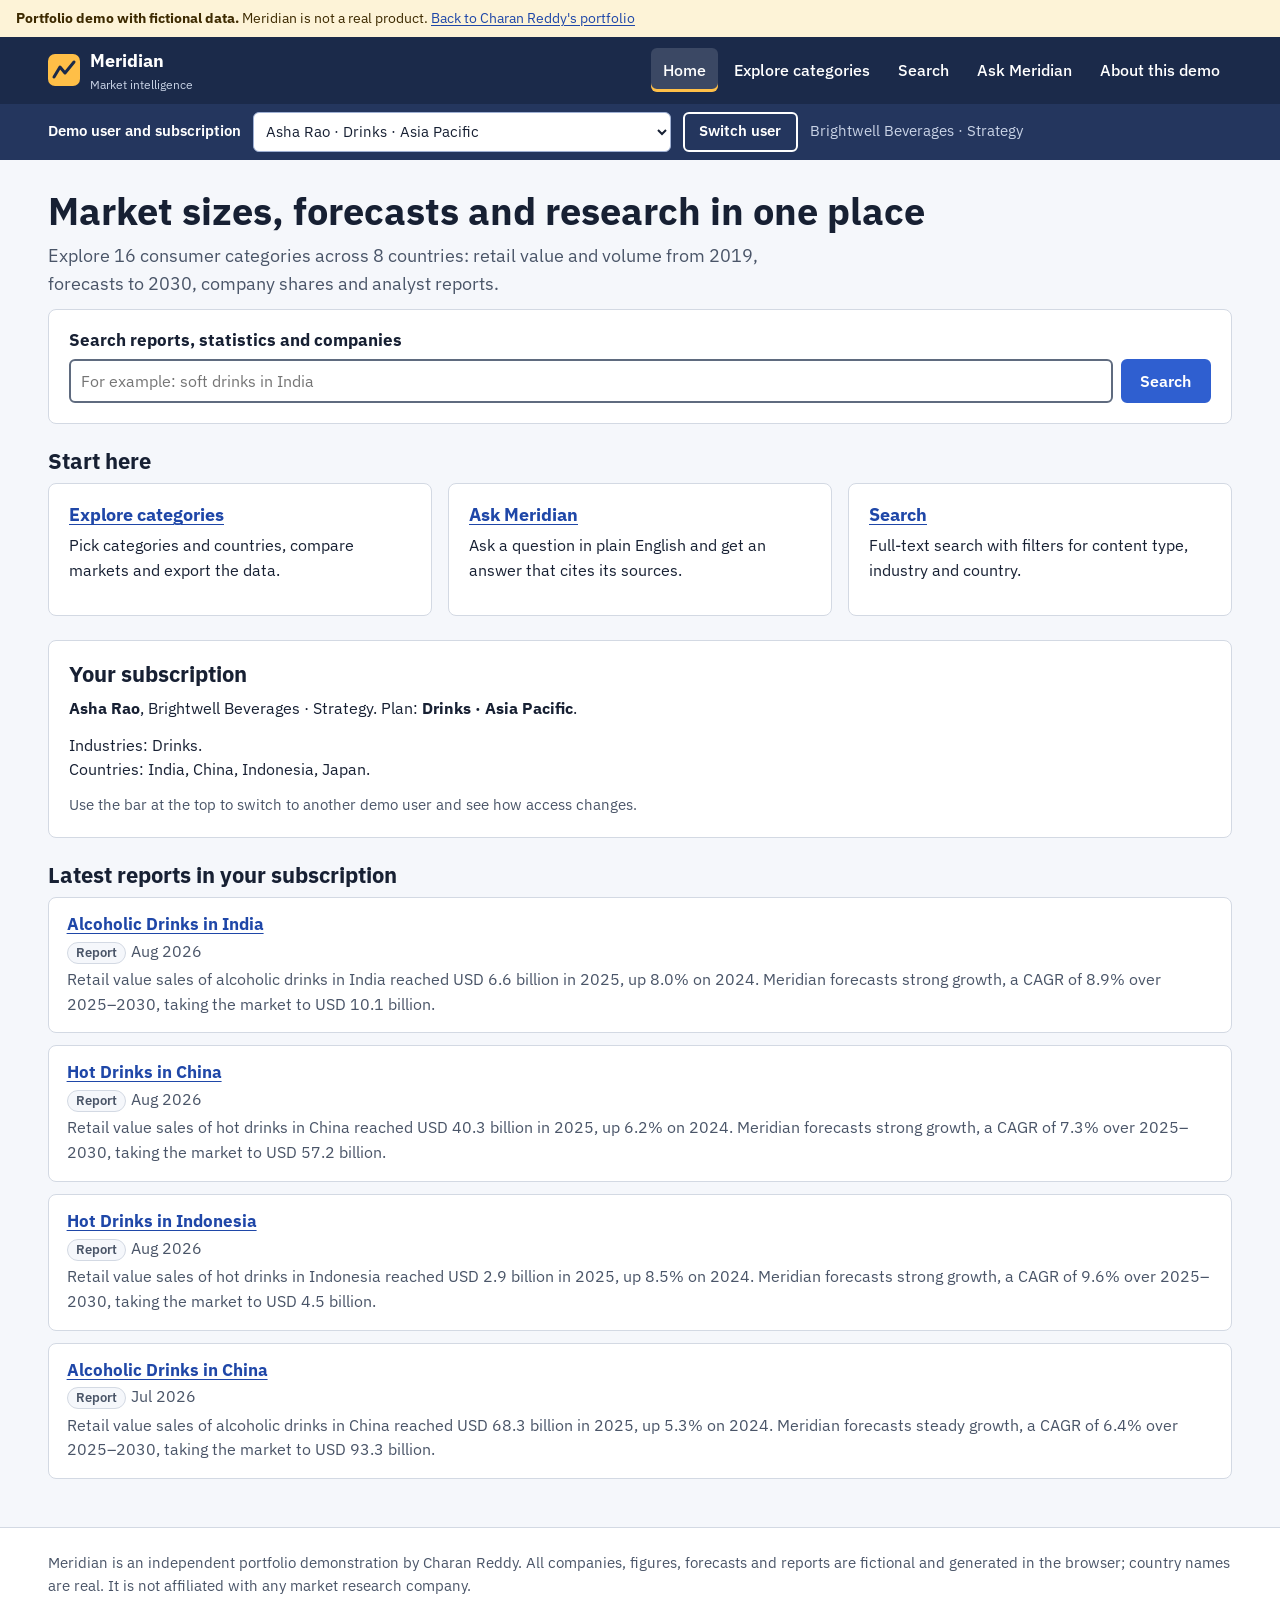
==== meridian/index.html @ 4ecb3070 "Add Meridian market-intelligence sample project In-browser demo of a subscription market-intelligenc" ====
<!DOCTYPE html>
<html lang="en">
<head>
  <meta charset="utf-8">
  <meta name="viewport" content="width=device-width, initial-scale=1">
  <meta name="description" content="Search market sizes, forecasts, company shares and research reports.">
  <title>Home – Meridian Market Intelligence (demo)</title>
  <link rel="icon" href="images/favicon.svg" type="image/svg+xml">
  <link rel="preconnect" href="https://fonts.googleapis.com">
  <link rel="preconnect" href="https://fonts.gstatic.com" crossorigin>
  <link rel="stylesheet" href="https://fonts.googleapis.com/css2?family=IBM+Plex+Mono:wght@400;600&family=IBM+Plex+Sans:wght@400;500;600;700&display=swap">
  <link rel="stylesheet" href="css/app.css">
  <script type="module" src="js/layout.js"></script>
  <script type="module" src="js/pages/home.js"></script>
</head>
<body>
  <a class="mi-skip" href="#main">Skip to main content</a>
  <header>
    <div class="mi-demo-banner"><p class="mi-container"><strong>Portfolio demo with fictional data.</strong> Meridian is not a real product. <a href="../index.html">Back to Charan Reddy's portfolio</a></p></div>
    <div class="mi-header">
      <div class="mi-container mi-header__inner">
        <a class="mi-brand" href="index.html"><svg width="32" height="32" viewBox="0 0 32 32" aria-hidden="true" focusable="false"><rect width="32" height="32" rx="7" fill="#ffbf47"/><path d="M6 23 L12 13 L17 19 L26 8" fill="none" stroke="#1b2a4a" stroke-width="3" stroke-linecap="round" stroke-linejoin="round"/></svg><span>Meridian <small>Market intelligence</small></span></a>
        <button class="mi-menu-toggle" type="button" aria-expanded="false" aria-controls="primary-nav" data-menu-toggle hidden>Menu</button>
        <nav id="primary-nav" class="mi-nav" aria-label="Main"><ul>
<li><a href="index.html" aria-current="page">Home</a></li>
<li><a href="explore.html">Explore categories</a></li>
<li><a href="search.html">Search</a></li>
<li><a href="ask.html">Ask Meridian</a></li>
<li><a href="about.html">About this demo</a></li>
        </ul></nav>
      </div>
    </div>
    <div class="mi-planbar">
      <form class="mi-container" id="plan-form">
        <label for="plan-select">Demo user and subscription</label>
        <select id="plan-select" name="plan"><option>Loading…</option></select>
        <button type="submit">Switch user</button>
        <span id="plan-coverage"></span>
      </form>
    </div>
  </header>
  <main id="main" tabindex="-1">
    <div class="mi-container mi-stack">

      <section aria-labelledby="home-heading">
        <h1 id="home-heading">Market sizes, forecasts and research in one place</h1>
        <p class="mi-lead">Explore 16 consumer categories across 8 countries: retail value and volume from 2019, forecasts to 2030, company shares and analyst reports.</p>
        <form action="search.html" method="get" role="search" class="mi-card">
          <h2 style="font-size:1.05rem">Search reports, statistics and companies</h2><label for="home-q" class="mi-sr-only">Search terms</label>
          <div class="mi-searchbar"><input type="search" id="home-q" name="q" placeholder="For example: soft drinks in India" autocomplete="off"><button class="mi-button" type="submit">Search</button></div>
        </form>
      </section>
      <section aria-labelledby="start-heading">
        <h2 id="start-heading">Start here</h2>
        <ul class="mi-grid">
          <li class="mi-card"><h3><a href="explore.html">Explore categories</a></h3><p>Pick categories and countries, compare markets and export the data.</p></li>
          <li class="mi-card"><h3><a href="ask.html">Ask Meridian</a></h3><p>Ask a question in plain English and get an answer that cites its sources.</p></li>
          <li class="mi-card"><h3><a href="search.html?q=forecast">Search</a></h3><p>Full-text search with filters for content type, industry and country.</p></li>
        </ul>
      </section>
      <section aria-labelledby="sub-heading" class="mi-card">
        <h2 id="sub-heading">Your subscription</h2>
        <div id="subscription"></div>
      </section>
      <section aria-labelledby="latest-heading">
        <h2 id="latest-heading">Latest reports in your subscription</h2>
        <ul class="mi-results" id="latest"></ul>
      </section>
    </div>
  </main>
  <footer class="mi-footer"><div class="mi-container">
    <p>Meridian is an independent portfolio demonstration by Charan Reddy. All companies, figures, forecasts and reports are fictional and generated in the browser; country names are real. It is not affiliated with any market research company.</p>
  </div></footer>
  <div id="mi-live-polite" class="mi-sr-only" aria-live="polite" aria-atomic="true"></div>
  <div id="mi-live-assertive" class="mi-sr-only" aria-live="assertive" aria-atomic="true"></div>
</body>
</html>
---- meridian/css/app.css ----
/* Meridian demo styles. Tokens first; every text pairing meets WCAG 2.1 AA contrast. */
:root {
  --mi-ink: #172033; --mi-muted: #4a5568; --mi-line: #d3d9e3; --mi-bg: #f5f7fb; --mi-surface: #ffffff;
  --mi-brand: #1b2a4a; --mi-brand-ink: #ffffff; --mi-brand-muted: #c9d3e6;
  --mi-accent: #2f5fd0; --mi-accent-dark: #1f47a8; --mi-accent-soft: #e8eefc;
  --mi-focus: #ffbf47; --mi-focus-ink: #0b0c0c;
  --mi-ok: #166534; --mi-ok-bg: #e7f5ec; --mi-warn: #854d0e; --mi-warn-bg: #fdf3d7; --mi-err: #b42318; --mi-err-bg: #fdecea;
  --mi-font: "IBM Plex Sans", "Segoe UI", system-ui, sans-serif; --mi-mono: "IBM Plex Mono", ui-monospace, Consolas, monospace;
  --mi-radius: 8px;
}
* { box-sizing: border-box; }
html { -webkit-text-size-adjust: 100%; }
body { margin: 0; font-family: var(--mi-font); font-size: 1rem; line-height: 1.55; color: var(--mi-ink); background: var(--mi-bg); }
h1, h2, h3, h4 { line-height: 1.2; margin: 0 0 0.5rem; text-wrap: balance; }
h1 { font-size: clamp(1.7rem, 1.2rem + 1.8vw, 2.4rem); }
h2 { font-size: 1.4rem; }
h3 { font-size: 1.1rem; }
p { margin: 0 0 0.75rem; }
a { color: var(--mi-accent-dark); text-underline-offset: 0.16em; }
a:hover { text-decoration-thickness: 2px; }
:focus-visible { outline: 3px solid var(--mi-focus-ink); outline-offset: 2px; box-shadow: 0 0 0 6px var(--mi-focus); }
.mi-sr-only { position: absolute !important; width: 1px; height: 1px; overflow: hidden; clip-path: inset(50%); white-space: nowrap; }
.mi-container { max-width: 76rem; margin-inline: auto; padding-inline: 1rem; }
.mi-skip { position: absolute; left: 0.5rem; top: 0.5rem; z-index: 50; padding: 0.6rem 1rem; background: var(--mi-focus); color: var(--mi-focus-ink); font-weight: 600; transform: translateY(-200%); }
.mi-skip:focus { transform: none; }
.mi-num { font-variant-numeric: tabular-nums; text-align: right; white-space: nowrap; }
.mi-mono { font-family: var(--mi-mono); font-size: 0.9em; }

/* Header */
.mi-demo-banner { background: var(--mi-warn-bg); color: #3d2a00; font-size: 0.9rem; }
.mi-demo-banner p { margin: 0; padding-block: 0.45rem; }
.mi-header { background: var(--mi-brand); color: var(--mi-brand-ink); }
.mi-header a { color: var(--mi-brand-ink); }
.mi-header__inner { display: flex; flex-wrap: wrap; align-items: center; justify-content: space-between; gap: 0.5rem 1.5rem; padding-block: 0.6rem; }
.mi-brand { display: inline-flex; align-items: center; gap: 0.6rem; font-weight: 700; font-size: 1.15rem; text-decoration: none; min-height: 2.75rem; }
.mi-brand small { display: block; font-weight: 400; font-size: 0.78rem; color: var(--mi-brand-muted); }
.mi-nav ul { display: flex; flex-wrap: wrap; gap: 0.25rem; list-style: none; margin: 0; padding: 0; }
.mi-nav a { display: inline-flex; align-items: center; min-height: 2.75rem; padding: 0 0.75rem; border-radius: 6px; text-decoration: none; font-weight: 500; }
.mi-nav a:hover { background: rgb(255 255 255 / 0.1); text-decoration: underline; }
.mi-nav a[aria-current="page"] { background: rgb(255 255 255 / 0.14); box-shadow: inset 0 -3px 0 var(--mi-focus); }
.mi-menu-toggle { display: none; min-height: 2.75rem; padding: 0 1rem; border: 2px solid var(--mi-brand-ink); border-radius: 6px; background: transparent; color: var(--mi-brand-ink); font: inherit; font-weight: 600; }
@media (max-width: 52rem) {
  .js .mi-menu-toggle:not([hidden]) { display: inline-flex; align-items: center; }
  .js .mi-nav { flex-basis: 100%; }
  .js .mi-nav[data-open="false"] { display: none; }
  .mi-nav ul { flex-direction: column; }
}
.mi-planbar { background: #24365e; color: var(--mi-brand-ink); font-size: 0.92rem; }
.mi-planbar form { display: flex; flex-wrap: wrap; align-items: center; gap: 0.4rem 0.75rem; padding-block: 0.5rem; }
.mi-planbar label { font-weight: 600; }
.mi-planbar select { min-height: 2.5rem; max-width: 100%; border-radius: 6px; border: 1px solid #9fb0d3; padding: 0 0.5rem; font: inherit; }
.mi-planbar button { min-height: 2.5rem; padding: 0 0.9rem; border-radius: 6px; border: 2px solid var(--mi-brand-ink); background: transparent; color: var(--mi-brand-ink); font: inherit; font-weight: 600; cursor: pointer; }
.mi-planbar #plan-coverage { color: var(--mi-brand-muted); }

/* Layout */
main { display: block; padding-block: 1.75rem 3rem; }
main:focus, #results:focus, #answer:focus, .mi-result:focus { outline: none; box-shadow: none; }
.mi-stack > * + * { margin-top: 1.5rem; }
.mi-breadcrumbs ol { display: flex; flex-wrap: wrap; gap: 0.25rem 0.5rem; list-style: none; padding: 0; margin: 0 0 0.75rem; font-size: 0.92rem; }
.mi-breadcrumbs li + li::before { content: "/"; margin-right: 0.5rem; color: var(--mi-muted); }
.mi-lead { font-size: 1.12rem; color: var(--mi-muted); max-width: 46rem; }
.mi-card { background: var(--mi-surface); border: 1px solid var(--mi-line); border-radius: var(--mi-radius); padding: 1.25rem; }
.mi-grid { display: grid; gap: 1rem; grid-template-columns: repeat(auto-fit, minmax(15rem, 1fr)); list-style: none; padding: 0; margin: 0; }
.mi-two-col { display: grid; gap: 1.5rem; }
.mi-two-col > *, .mi-report > *, .mi-stack > * { min-width: 0; }
@media (min-width: 62rem) { .mi-two-col { grid-template-columns: 22rem minmax(0, 1fr); align-items: start; } }

/* Buttons and forms */
.mi-button { display: inline-flex; align-items: center; justify-content: center; gap: 0.4rem; min-height: 2.75rem; padding: 0.5rem 1.1rem; border: 2px solid var(--mi-accent); border-radius: 6px; background: var(--mi-accent); color: #fff; font: inherit; font-weight: 600; text-decoration: none; cursor: pointer; }
.mi-button:hover { background: var(--mi-accent-dark); border-color: var(--mi-accent-dark); text-decoration: underline; }
.mi-button--secondary { background: var(--mi-surface); color: var(--mi-accent-dark); }
.mi-button--secondary:hover { background: var(--mi-accent-soft); color: var(--mi-accent-dark); }
.mi-button--small { min-height: 2.25rem; padding: 0.2rem 0.7rem; font-size: 0.92rem; }
.mi-actions { display: flex; flex-wrap: wrap; gap: 0.6rem; align-items: center; }
.mi-field { display: grid; gap: 0.3rem; margin-bottom: 1rem; }
.mi-field label, .mi-legend-label, legend { font-weight: 600; }
.mi-hint { color: var(--mi-muted); font-size: 0.92rem; margin: 0; }
input[type="search"], input[type="text"], select, textarea { min-height: 2.75rem; padding: 0.45rem 0.6rem; border: 2px solid #5f6b7f; border-radius: 6px; font: inherit; color: var(--mi-ink); background: #fff; max-width: 100%; }
textarea { min-height: 5.5rem; width: 100%; }
fieldset { border: 0; padding: 0; margin: 0 0 1rem; min-width: 0; }
legend { padding: 0; margin-bottom: 0.4rem; }
.mi-check { display: flex; align-items: flex-start; gap: 0.5rem; padding: 0.2rem 0; }
.mi-check input { width: 1.25rem; height: 1.25rem; margin: 0.15rem 0 0; accent-color: var(--mi-accent); flex: none; }
.mi-searchbar { display: flex; flex-wrap: wrap; gap: 0.5rem; }
.mi-searchbar input { flex: 1 1 18rem; }

/* Category tree */
.mi-tree, .mi-tree ul { list-style: none; margin: 0; padding: 0; }
.mi-tree ul { padding-left: 1.6rem; }
.mi-tree__row { display: flex; align-items: center; gap: 0.25rem; }
.mi-tree__toggle { width: 2rem; height: 2rem; flex: none; border: 1px solid transparent; border-radius: 4px; background: transparent; color: var(--mi-ink); cursor: pointer; font: inherit; }
.mi-tree__toggle:hover { border-color: var(--mi-line); background: var(--mi-bg); }
.mi-tree__toggle svg { width: 0.9rem; height: 0.9rem; transition: transform 0.15s; }
.mi-tree__toggle[aria-expanded="true"] svg { transform: rotate(90deg); }
.mi-tree__spacer { width: 2rem; flex: none; }
.mi-lock { display: inline-flex; align-items: center; gap: 0.25rem; margin-left: 0.4rem; padding: 0 0.45rem; border-radius: 99px; background: var(--mi-warn-bg); color: var(--mi-warn); font-size: 0.78rem; font-weight: 600; white-space: nowrap; }
.mi-lock svg { width: 0.8rem; height: 0.8rem; }
.mi-def { display: block; color: var(--mi-muted); font-size: 0.85rem; }

/* Alerts */
.mi-alert { border-left: 5px solid; border-radius: 0 6px 6px 0; padding: 0.85rem 1rem; }
.mi-alert > :last-child { margin-bottom: 0; }
.mi-alert--warn { background: var(--mi-warn-bg); border-color: #b7791f; }
.mi-alert--ok { background: var(--mi-ok-bg); border-color: var(--mi-ok); }
.mi-alert--info { background: var(--mi-accent-soft); border-color: var(--mi-accent); }
.mi-error-summary { border: 4px solid var(--mi-err); border-radius: 6px; padding: 1rem 1.25rem; background: #fff; }
.mi-error-summary h2 { font-size: 1.15rem; }
.mi-error-summary a { color: var(--mi-err); font-weight: 600; }
.mi-error-summary ul { margin: 0; padding-left: 1.2rem; }
.mi-error { color: var(--mi-err); font-weight: 600; margin: 0; }
.mi-field--error, fieldset.mi-field--error { border-left: 4px solid var(--mi-err); padding-left: 0.8rem; }

/* Data */
.mi-table-wrap { position: relative; overflow-x: auto; border: 1px solid var(--mi-line); border-radius: var(--mi-radius); background: var(--mi-surface); }
table { width: 100%; border-collapse: collapse; font-size: 0.93rem; }
caption { text-align: left; font-weight: 600; padding: 0.75rem 0.9rem 0.25rem; }
th, td { padding: 0.5rem 0.7rem; border-bottom: 1px solid var(--mi-line); text-align: left; vertical-align: top; }
thead th { background: #eef2f8; border-bottom: 2px solid var(--mi-ink); white-space: nowrap; }
thead th.mi-forecast-col, td.mi-forecast-col { background: #f3f0fb; }
tbody tr:last-child > * { border-bottom: 0; }
tbody th[scope="row"], td.mi-nowrap { white-space: nowrap; }
.mi-kpis { display: grid; gap: 0.75rem; grid-template-columns: repeat(auto-fit, minmax(12rem, 1fr)); list-style: none; padding: 0; margin: 0; }
.mi-kpi { background: var(--mi-surface); border: 1px solid var(--mi-line); border-radius: var(--mi-radius); padding: 0.9rem 1rem; }
.mi-kpi b { display: block; font-size: 1.45rem; font-variant-numeric: tabular-nums; }
.mi-kpi span { color: var(--mi-muted); font-size: 0.9rem; }
.mi-bar { display: block; height: 0.55rem; border-radius: 99px; background: var(--mi-accent); min-width: 2px; }
.mi-bar-cell { width: 35%; }

/* Chart */
.mi-chart { margin: 0; background: var(--mi-surface); border: 1px solid var(--mi-line); border-radius: var(--mi-radius); padding: 0.75rem; }
.mi-chart > svg { display: block; width: 100%; height: auto; }
.mi-chart__grid { stroke: #e2e7ef; }
.mi-chart__tick { font: 12px var(--mi-font); fill: #4a5568; }
.mi-chart__forecast { fill: #f3f0fb; }
.mi-chart__band-label { font: 600 12px var(--mi-font); fill: #5b3fa0; }
.mi-legend { display: flex; flex-wrap: wrap; gap: 0.35rem 1.1rem; list-style: none; padding: 0.5rem 0 0; margin: 0; font-size: 0.9rem; }
.mi-legend li { display: inline-flex; align-items: center; gap: 0.4rem; flex: none; }
.mi-legend svg { flex: none; }

/* Results lists */
.mi-results { list-style: none; padding: 0; margin: 0; display: grid; gap: 0.75rem; }
.mi-result { background: var(--mi-surface); border: 1px solid var(--mi-line); border-radius: var(--mi-radius); padding: 1rem 1.1rem; }
.mi-result h3 { font-size: 1.05rem; margin-bottom: 0.3rem; }
.mi-result p { margin: 0.2rem 0 0; color: var(--mi-muted); }
.mi-tag { display: inline-block; padding: 0 0.5rem; border-radius: 99px; border: 1px solid var(--mi-line); background: var(--mi-bg); font-size: 0.8rem; font-weight: 600; margin-right: 0.35rem; }
mark { background: #fff1a8; color: inherit; padding: 0 0.1em; }

/* Ask */
.mi-pipeline { list-style: none; padding: 0; margin: 0; display: grid; gap: 0.75rem; counter-reset: step; }
.mi-step { background: var(--mi-surface); border: 1px solid var(--mi-line); border-radius: var(--mi-radius); padding: 0.9rem 1rem 0.9rem 3.2rem; position: relative; counter-increment: step; }
.mi-step::before { content: counter(step); position: absolute; left: 0.9rem; top: 0.9rem; width: 1.6rem; height: 1.6rem; display: grid; place-items: center; border-radius: 50%; background: var(--mi-brand); color: #fff; font-weight: 700; font-size: 0.85rem; }
.mi-step h3 { font-size: 1rem; }
.mi-answer { background: var(--mi-surface); border: 2px solid var(--mi-accent); border-radius: var(--mi-radius); padding: 1.1rem 1.25rem; }
.mi-cite { font-size: 0.8em; vertical-align: super; text-decoration: none; font-weight: 700; padding: 0 0.1em; }
.mi-chips { display: flex; flex-wrap: wrap; gap: 0.4rem; list-style: none; padding: 0; margin: 0; }
.mi-chip { display: inline-flex; padding: 0.15rem 0.6rem; border-radius: 99px; background: var(--mi-accent-soft); color: #1d3b84; font-size: 0.88rem; font-weight: 600; }
.mi-suggest { display: flex; flex-wrap: wrap; gap: 0.5rem; list-style: none; padding: 0; margin: 0; }
.mi-suggest button { min-height: 2.5rem; padding: 0.3rem 0.8rem; border-radius: 99px; border: 1px solid var(--mi-accent); background: var(--mi-surface); color: var(--mi-accent-dark); font: inherit; font-size: 0.92rem; cursor: pointer; text-align: left; }
.mi-suggest button:hover { background: var(--mi-accent-soft); }

/* Report */
.mi-report { display: grid; gap: 1.5rem; }
@media (min-width: 62rem) { .mi-report { grid-template-columns: 15rem minmax(0, 1fr); } .mi-toc { position: sticky; top: 1rem; align-self: start; } }
.mi-toc ol { padding-left: 1.2rem; margin: 0; }
.mi-toc li { margin-bottom: 0.3rem; }
.mi-meta { color: var(--mi-muted); font-size: 0.92rem; }

footer.mi-footer { border-top: 1px solid var(--mi-line); padding-block: 1.5rem 2.5rem; color: var(--mi-muted); font-size: 0.92rem; background: var(--mi-surface); }
@media (prefers-reduced-motion: reduce) { * { transition: none !important; } }
@media (forced-colors: active) { .mi-card, .mi-result, .mi-kpi, .mi-step { border: 1px solid CanvasText; } .mi-bar { background: CanvasText; } }
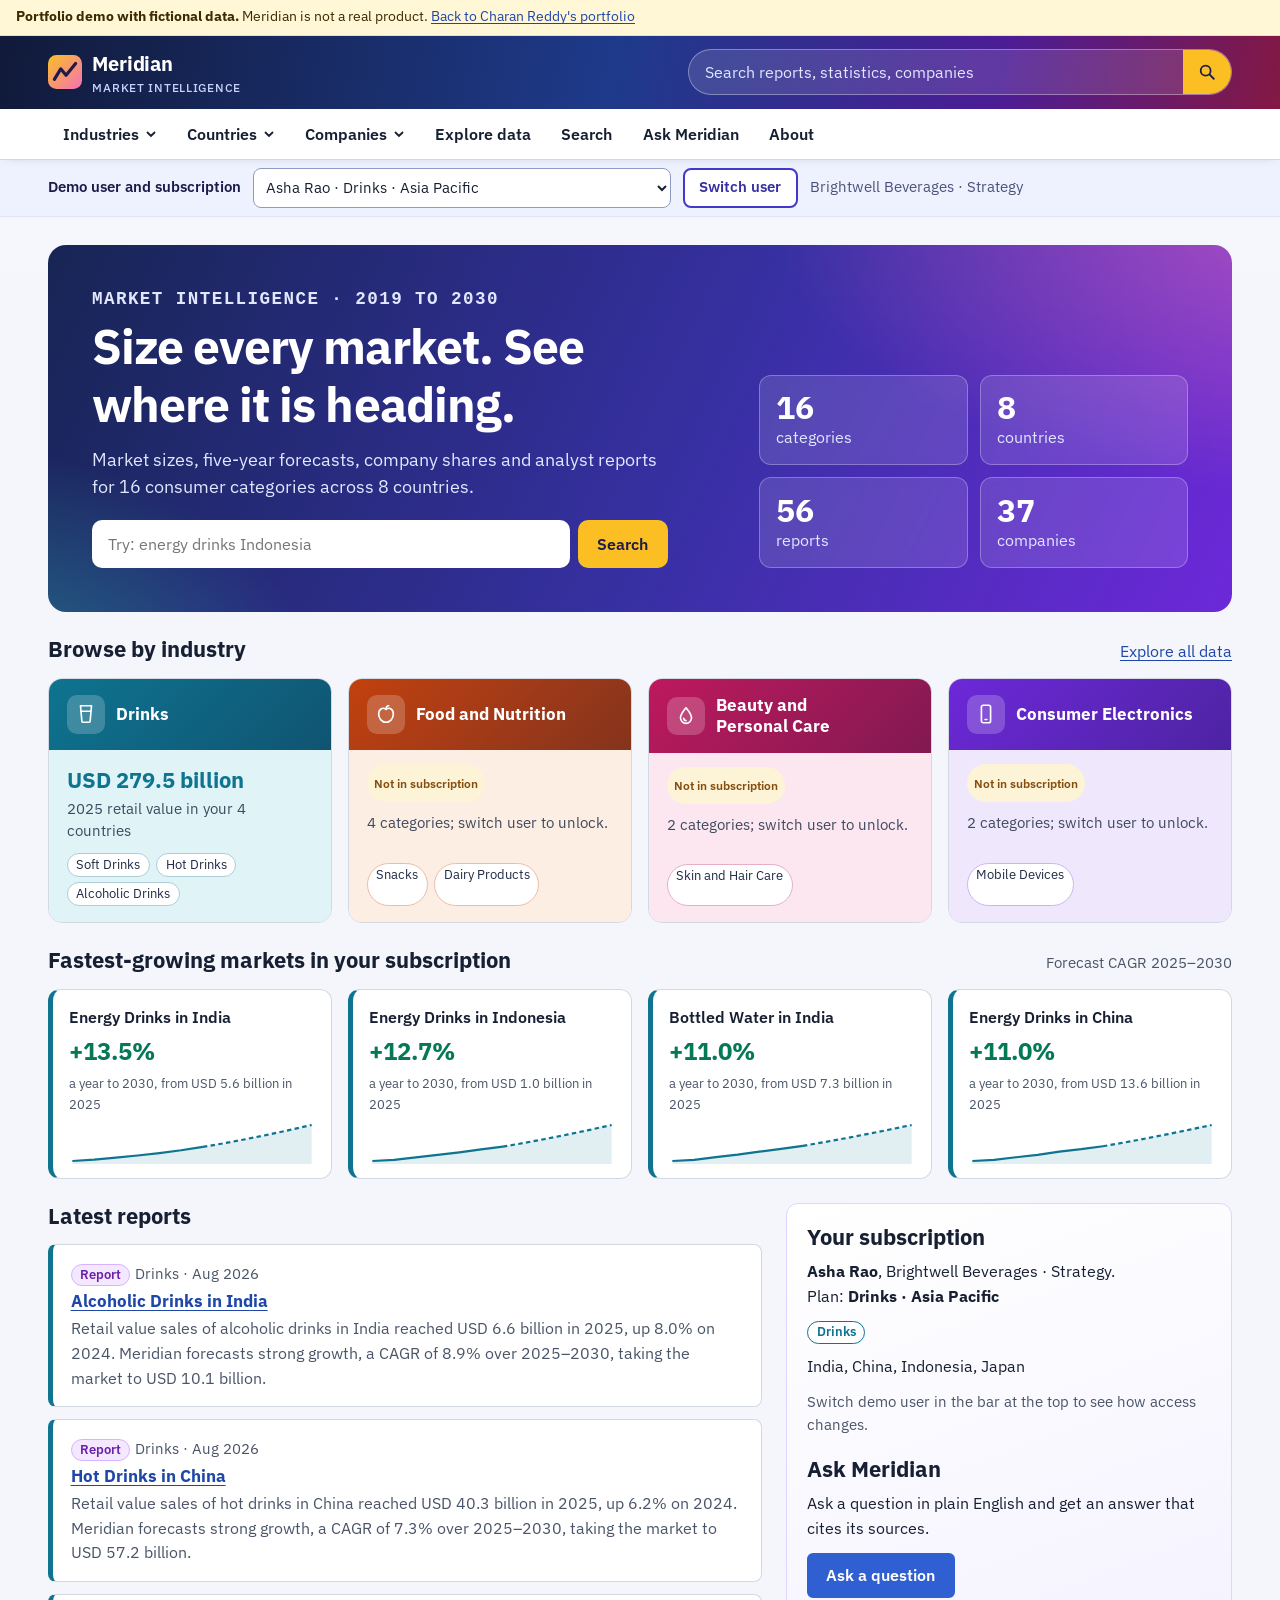
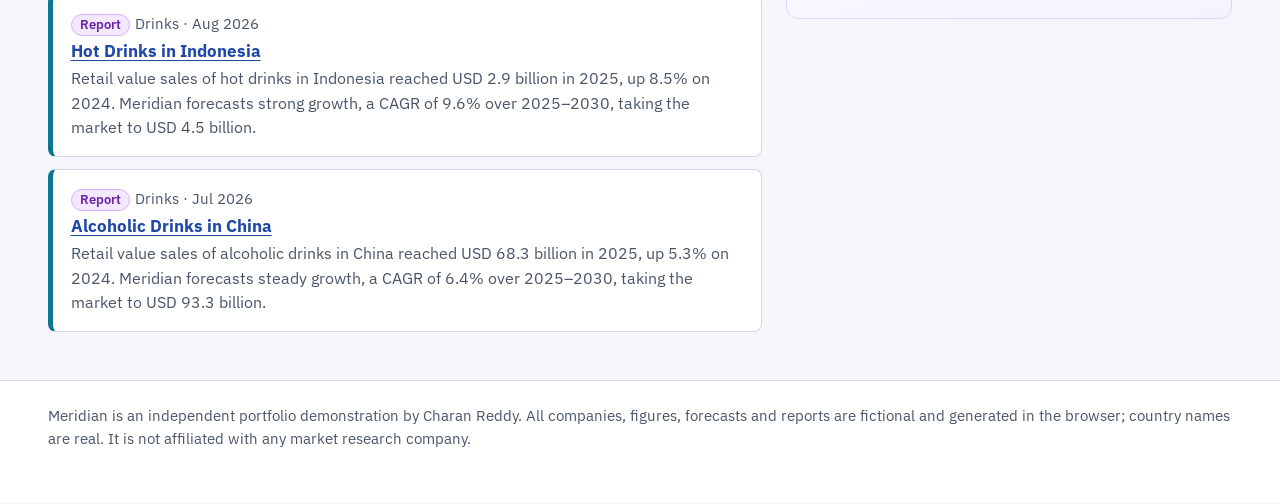
==== commit 6cb27f27: "Meridian: add Industries/Countries/Companies menus and colourful redesign Top menu bar with dropdown" ====
--- a/meridian/index.html
+++ b/meridian/index.html
@@ -19,17 +19,28 @@
     <div class="mi-demo-banner"><p class="mi-container"><strong>Portfolio demo with fictional data.</strong> Meridian is not a real product. <a href="../index.html">Back to Charan Reddy's portfolio</a></p></div>
     <div class="mi-header">
       <div class="mi-container mi-header__inner">
-        <a class="mi-brand" href="index.html"><svg width="32" height="32" viewBox="0 0 32 32" aria-hidden="true" focusable="false"><rect width="32" height="32" rx="7" fill="#ffbf47"/><path d="M6 23 L12 13 L17 19 L26 8" fill="none" stroke="#1b2a4a" stroke-width="3" stroke-linecap="round" stroke-linejoin="round"/></svg><span>Meridian <small>Market intelligence</small></span></a>
+        <a class="mi-brand" href="index.html"><svg width="34" height="34" viewBox="0 0 32 32" aria-hidden="true" focusable="false"><defs><linearGradient id="mi-logo" x1="0" y1="0" x2="1" y2="1"><stop offset="0" stop-color="#fbbf24"/><stop offset="1" stop-color="#f472b6"/></linearGradient></defs><rect width="32" height="32" rx="8" fill="url(#mi-logo)"/><path d="M6 23 L12 13 L17 19 L26 8" fill="none" stroke="#1e1b4b" stroke-width="3" stroke-linecap="round" stroke-linejoin="round"/></svg><span>Meridian <small>Market intelligence</small></span></a>
+        <form class="mi-header__search" action="search.html" method="get" role="search">
+          <label for="header-q" class="mi-sr-only">Search Meridian</label>
+          <input type="search" id="header-q" name="q" placeholder="Search reports, statistics, companies" autocomplete="off">
+          <button type="submit"><svg viewBox="0 0 20 20" width="18" height="18" aria-hidden="true" focusable="false"><circle cx="8.5" cy="8.5" r="5.5" fill="none" stroke="currentColor" stroke-width="2"/><path d="m13 13 4.5 4.5" stroke="currentColor" stroke-width="2" stroke-linecap="round"/></svg><span class="mi-sr-only">Search</span></button>
+        </form>
         <button class="mi-menu-toggle" type="button" aria-expanded="false" aria-controls="primary-nav" data-menu-toggle hidden>Menu</button>
-        <nav id="primary-nav" class="mi-nav" aria-label="Main"><ul>
-<li><a href="index.html" aria-current="page">Home</a></li>
-<li><a href="explore.html">Explore categories</a></li>
-<li><a href="search.html">Search</a></li>
-<li><a href="ask.html">Ask Meridian</a></li>
-<li><a href="about.html">About this demo</a></li>
-        </ul></nav>
       </div>
     </div>
+    <nav id="primary-nav" class="mi-menubar" aria-label="Main">
+      <div class="mi-container">
+        <ul class="mi-menubar__list">
+          <li class="mi-menubar__item"><button type="button" class="mi-menubar__trigger" aria-expanded="false" aria-controls="mega-industries">Industries <svg class="mi-chev" viewBox="0 0 12 12" aria-hidden="true" focusable="false"><path d="M2.5 4.5 6 8l3.5-3.5" fill="none" stroke="currentColor" stroke-width="1.8" stroke-linecap="round"/></svg></button><div class="mi-mega" id="mega-industries" hidden></div></li>
+          <li class="mi-menubar__item"><button type="button" class="mi-menubar__trigger" aria-expanded="false" aria-controls="mega-countries">Countries <svg class="mi-chev" viewBox="0 0 12 12" aria-hidden="true" focusable="false"><path d="M2.5 4.5 6 8l3.5-3.5" fill="none" stroke="currentColor" stroke-width="1.8" stroke-linecap="round"/></svg></button><div class="mi-mega" id="mega-countries" hidden></div></li>
+          <li class="mi-menubar__item"><button type="button" class="mi-menubar__trigger" aria-expanded="false" aria-controls="mega-companies">Companies <svg class="mi-chev" viewBox="0 0 12 12" aria-hidden="true" focusable="false"><path d="M2.5 4.5 6 8l3.5-3.5" fill="none" stroke="currentColor" stroke-width="1.8" stroke-linecap="round"/></svg></button><div class="mi-mega" id="mega-companies" hidden></div></li>
+          <li class="mi-menubar__item"><a class="mi-menubar__link" href="explore.html">Explore data</a></li>
+          <li class="mi-menubar__item"><a class="mi-menubar__link" href="search.html">Search</a></li>
+          <li class="mi-menubar__item"><a class="mi-menubar__link" href="ask.html">Ask Meridian</a></li>
+          <li class="mi-menubar__item"><a class="mi-menubar__link" href="about.html">About</a></li>
+        </ul>
+      </div>
+    </nav>
     <div class="mi-planbar">
       <form class="mi-container" id="plan-form">
         <label for="plan-select">Demo user and subscription</label>
@@ -42,30 +53,41 @@
   <main id="main" tabindex="-1">
     <div class="mi-container mi-stack">
 
-      <section aria-labelledby="home-heading">
-        <h1 id="home-heading">Market sizes, forecasts and research in one place</h1>
-        <p class="mi-lead">Explore 16 consumer categories across 8 countries: retail value and volume from 2019, forecasts to 2030, company shares and analyst reports.</p>
-        <form action="search.html" method="get" role="search" class="mi-card">
-          <h2 style="font-size:1.05rem">Search reports, statistics and companies</h2><label for="home-q" class="mi-sr-only">Search terms</label>
-          <div class="mi-searchbar"><input type="search" id="home-q" name="q" placeholder="For example: soft drinks in India" autocomplete="off"><button class="mi-button" type="submit">Search</button></div>
-        </form>
-      </section>
-      <section aria-labelledby="start-heading">
-        <h2 id="start-heading">Start here</h2>
-        <ul class="mi-grid">
-          <li class="mi-card"><h3><a href="explore.html">Explore categories</a></h3><p>Pick categories and countries, compare markets and export the data.</p></li>
-          <li class="mi-card"><h3><a href="ask.html">Ask Meridian</a></h3><p>Ask a question in plain English and get an answer that cites its sources.</p></li>
-          <li class="mi-card"><h3><a href="search.html?q=forecast">Search</a></h3><p>Full-text search with filters for content type, industry and country.</p></li>
+      <section class="mi-hero" aria-labelledby="home-heading">
+        <div class="mi-hero__text">
+          <p class="mi-eyebrow">Market intelligence · 2019 to 2030</p>
+          <h1 id="home-heading">Size every market. See where it is heading.</h1>
+          <p>Market sizes, five-year forecasts, company shares and analyst reports for 16 consumer categories across 8 countries.</p>
+          <form action="search.html" method="get" role="search" class="mi-hero__search">
+            <label for="home-q" class="mi-sr-only">Search terms</label>
+            <input type="search" id="home-q" name="q" placeholder="Try: energy drinks Indonesia" autocomplete="off"><button class="mi-button mi-button--light" type="submit">Search</button>
+          </form>
+        </div>
+        <ul class="mi-hero__stats" aria-label="Coverage">
+          <li><b>16</b><span>categories</span></li><li><b>8</b><span>countries</span></li><li><b>56</b><span>reports</span></li><li><b>37</b><span>companies</span></li>
         </ul>
       </section>
-      <section aria-labelledby="sub-heading" class="mi-card">
-        <h2 id="sub-heading">Your subscription</h2>
-        <div id="subscription"></div>
+      <section aria-labelledby="ind-heading">
+        <div class="mi-section-head"><h2 id="ind-heading">Browse by industry</h2><a href="explore.html">Explore all data</a></div>
+        <ul class="mi-ind-grid" id="industries"></ul>
       </section>
-      <section aria-labelledby="latest-heading">
-        <h2 id="latest-heading">Latest reports in your subscription</h2>
-        <ul class="mi-results" id="latest"></ul>
+      <section aria-labelledby="trend-heading">
+        <div class="mi-section-head"><h2 id="trend-heading">Fastest-growing markets in your subscription</h2><span class="mi-hint">Forecast CAGR 2025–2030</span></div>
+        <ul class="mi-trend-grid" id="trending"></ul>
       </section>
+      <div class="mi-home-split">
+        <section aria-labelledby="latest-heading">
+          <div class="mi-section-head"><h2 id="latest-heading">Latest reports</h2></div>
+          <ul class="mi-results" id="latest"></ul>
+        </section>
+        <section aria-labelledby="sub-heading" class="mi-card mi-card--sub">
+          <h2 id="sub-heading">Your subscription</h2>
+          <div id="subscription"></div>
+          <h2 style="margin-top:1.25rem">Ask Meridian</h2>
+          <p>Ask a question in plain English and get an answer that cites its sources.</p>
+          <a class="mi-button" href="ask.html">Ask a question</a>
+        </section>
+      </div>
     </div>
   </main>
   <footer class="mi-footer"><div class="mi-container">
--- a/meridian/css/app.css
+++ b/meridian/css/app.css
@@ -27,30 +27,75 @@
 .mi-mono { font-family: var(--mi-mono); font-size: 0.9em; }
 
 /* Header */
-.mi-demo-banner { background: var(--mi-warn-bg); color: #3d2a00; font-size: 0.9rem; }
-.mi-demo-banner p { margin: 0; padding-block: 0.45rem; }
-.mi-header { background: var(--mi-brand); color: var(--mi-brand-ink); }
-.mi-header a { color: var(--mi-brand-ink); }
-.mi-header__inner { display: flex; flex-wrap: wrap; align-items: center; justify-content: space-between; gap: 0.5rem 1.5rem; padding-block: 0.6rem; }
-.mi-brand { display: inline-flex; align-items: center; gap: 0.6rem; font-weight: 700; font-size: 1.15rem; text-decoration: none; min-height: 2.75rem; }
-.mi-brand small { display: block; font-weight: 400; font-size: 0.78rem; color: var(--mi-brand-muted); }
-.mi-nav ul { display: flex; flex-wrap: wrap; gap: 0.25rem; list-style: none; margin: 0; padding: 0; }
-.mi-nav a { display: inline-flex; align-items: center; min-height: 2.75rem; padding: 0 0.75rem; border-radius: 6px; text-decoration: none; font-weight: 500; }
-.mi-nav a:hover { background: rgb(255 255 255 / 0.1); text-decoration: underline; }
-.mi-nav a[aria-current="page"] { background: rgb(255 255 255 / 0.14); box-shadow: inset 0 -3px 0 var(--mi-focus); }
-.mi-menu-toggle { display: none; min-height: 2.75rem; padding: 0 1rem; border: 2px solid var(--mi-brand-ink); border-radius: 6px; background: transparent; color: var(--mi-brand-ink); font: inherit; font-weight: 600; }
-@media (max-width: 52rem) {
+.mi-demo-banner { background: #fff7d6; color: #3d2a00; font-size: 0.88rem; border-bottom: 1px solid #f3e1a0; }
+.mi-demo-banner p { margin: 0; padding-block: 0.4rem; }
+.mi-header { background: linear-gradient(100deg, #111a3a 0%, #1e3a8a 48%, #4c1d95 78%, #831843 100%); color: #fff; }
+.mi-header a { color: #fff; }
+.mi-header__inner { display: flex; flex-wrap: wrap; align-items: center; gap: 0.75rem 1.5rem; padding-block: 0.75rem; }
+.mi-brand { display: inline-flex; align-items: center; gap: 0.65rem; font-weight: 700; font-size: 1.25rem; letter-spacing: -0.01em; text-decoration: none; min-height: 2.75rem; }
+.mi-brand small { display: block; font-weight: 500; font-size: 0.75rem; letter-spacing: 0.06em; text-transform: uppercase; color: #c7d2fe; }
+.mi-header__search { flex: 1 1 18rem; max-width: 34rem; margin-left: auto; display: flex; background: rgb(255 255 255 / 0.12); border: 1px solid rgb(255 255 255 / 0.35); border-radius: 999px; overflow: hidden; }
+.mi-header__search:focus-within { background: #fff; outline: 3px solid var(--mi-focus); }
+.mi-header .mi-header__search input { flex: 1; min-width: 0; min-height: 2.75rem; border: 0; border-radius: 0; background: transparent; color: #fff; padding-inline: 1rem; }
+.mi-header .mi-header__search input::placeholder { color: #e0e7ff; opacity: 1; }
+.mi-header .mi-header__search:focus-within input { color: var(--mi-ink); }
+.mi-header .mi-header__search:focus-within input::placeholder { color: #5b6476; }
+.mi-header__search input:focus-visible { outline: none; box-shadow: none; }
+.mi-header__search button { width: 3rem; border: 0; background: #fbbf24; color: #1e1b4b; cursor: pointer; display: grid; place-items: center; }
+.mi-header__search button:hover { background: #fcd34d; }
+.mi-menu-toggle { display: none; min-height: 2.75rem; padding: 0 1rem; border: 2px solid #fff; border-radius: 8px; background: transparent; color: #fff; font: inherit; font-weight: 600; cursor: pointer; }
+
+/* Menu bar */
+.mi-menubar { position: relative; z-index: 30; background: #fff; border-bottom: 1px solid var(--mi-line); box-shadow: 0 2px 10px -6px rgb(17 26 58 / 0.25); }
+.mi-menubar__list { display: flex; flex-wrap: wrap; list-style: none; margin: 0; padding: 0; }
+.mi-menubar__trigger, .mi-menubar__link { display: inline-flex; align-items: center; gap: 0.35rem; min-height: 3.1rem; padding: 0 0.95rem; border: 0; background: transparent; color: var(--mi-ink); font: inherit; font-weight: 600; text-decoration: none; cursor: pointer; position: relative; }
+.mi-menubar__trigger::after, .mi-menubar__link::after { content: ""; position: absolute; left: 0.7rem; right: 0.7rem; bottom: 0; height: 3px; border-radius: 3px 3px 0 0; background: linear-gradient(90deg, #2563eb, #9333ea, #db2777); transform: scaleX(0); transition: transform 0.15s; }
+.mi-menubar__trigger:hover, .mi-menubar__link:hover { color: #1e3a8a; }
+.mi-menubar__trigger:hover::after, .mi-menubar__link:hover::after, .mi-menubar__item.is-open > .mi-menubar__trigger::after, .mi-menubar__link[aria-current="page"]::after, .mi-menubar__trigger.is-current::after { transform: scaleX(1); }
+.mi-menubar__item.is-open > .mi-menubar__trigger { color: #1e3a8a; background: #f3f5ff; }
+.mi-chev { width: 0.75rem; height: 0.75rem; transition: transform 0.15s; }
+.mi-menubar__trigger[aria-expanded="true"] .mi-chev { transform: rotate(180deg); }
+.mi-mega { position: absolute; left: 0; right: 0; top: 100%; background: #fff; border-top: 1px solid var(--mi-line); box-shadow: 0 24px 40px -16px rgb(17 26 58 / 0.35); }
+.mi-mega__inner { padding-block: 1.5rem 1.25rem; }
+.mi-mega__grid { display: grid; gap: 1rem; }
+.mi-mega__grid--4 { grid-template-columns: repeat(4, minmax(0, 1fr)); }
+.mi-mega__grid--3 { grid-template-columns: repeat(3, minmax(0, 1fr)); }
+.mi-mega__grid--auto { grid-template-columns: repeat(auto-fill, minmax(11rem, 1fr)); }
+.mi-mega__col { background: var(--tint); border-radius: 10px; padding: 0.9rem 1rem 1rem; border-top: 4px solid var(--ind); }
+.mi-mega__head { display: flex; align-items: center; gap: 0.5rem; font-size: 1rem; color: var(--ind); margin-bottom: 0.6rem; }
+.mi-mega__head--small { font-size: 0.95rem; }
+.mi-mega__lock { color: #92400e; margin-left: auto; flex: none; }
+.mi-ind-icon { display: inline-grid; place-items: center; width: 2rem; height: 2rem; border-radius: 8px; background: var(--ind); color: #fff; flex: none; }
+.mi-mega__sub { font-size: 0.9rem; margin: 0.7rem 0 0.2rem; }
+.mi-mega__sub a { color: var(--mi-ink); text-decoration: none; }
+.mi-mega__sub a:hover { text-decoration: underline; }
+.mi-mega ul { list-style: none; margin: 0; padding: 0; }
+.mi-mega li a { display: flex; align-items: center; gap: 0.5rem; padding: 0.22rem 0.4rem; margin-inline: -0.4rem; border-radius: 6px; color: #1f2a44; text-decoration: none; font-size: 0.93rem; }
+.mi-mega li a:hover { background: #fff; color: var(--ind); text-decoration: underline; }
+.mi-mega__countries a { padding-block: 0.35rem !important; }
+.mi-code { display: inline-grid; place-items: center; min-width: 2rem; padding: 0 0.3rem; border-radius: 5px; background: var(--ind); color: #fff; font: 600 0.75rem var(--mi-mono); }
+.mi-mega__foot { margin: 1rem 0 0; font-size: 0.92rem; color: var(--mi-muted); }
+
+@media (max-width: 60rem) {
   .js .mi-menu-toggle:not([hidden]) { display: inline-flex; align-items: center; }
-  .js .mi-nav { flex-basis: 100%; }
-  .js .mi-nav[data-open="false"] { display: none; }
-  .mi-nav ul { flex-direction: column; }
+  .mi-header__search { order: 3; flex-basis: 100%; max-width: none; }
+  .js .mi-menubar[data-open="false"] { display: none; }
+  .mi-menubar__list { flex-direction: column; padding-block: 0.25rem; }
+  .mi-menubar__trigger, .mi-menubar__link { width: 100%; justify-content: space-between; min-height: 2.9rem; padding-inline: 0.25rem; }
+  .mi-menubar__trigger::after, .mi-menubar__link::after { left: 0; right: auto; width: 4px; top: 0.5rem; bottom: 0.5rem; height: auto; transform: scaleY(0); }
+  .mi-mega { position: static; box-shadow: none; border-top: 0; }
+  .mi-mega__inner { padding: 0 0 1rem; }
+  .mi-mega__grid--4, .mi-mega__grid--3, .mi-mega__grid--auto { grid-template-columns: 1fr; }
 }
-.mi-planbar { background: #24365e; color: var(--mi-brand-ink); font-size: 0.92rem; }
+@media (min-width: 60.01rem) and (max-width: 72rem) { .mi-mega__grid--4 { grid-template-columns: repeat(2, minmax(0, 1fr)); } }
+
+.mi-planbar { background: #eef2ff; color: #1e1b4b; font-size: 0.92rem; border-bottom: 1px solid #dfe5fb; }
 .mi-planbar form { display: flex; flex-wrap: wrap; align-items: center; gap: 0.4rem 0.75rem; padding-block: 0.5rem; }
 .mi-planbar label { font-weight: 600; }
-.mi-planbar select { min-height: 2.5rem; max-width: 100%; border-radius: 6px; border: 1px solid #9fb0d3; padding: 0 0.5rem; font: inherit; }
-.mi-planbar button { min-height: 2.5rem; padding: 0 0.9rem; border-radius: 6px; border: 2px solid var(--mi-brand-ink); background: transparent; color: var(--mi-brand-ink); font: inherit; font-weight: 600; cursor: pointer; }
-.mi-planbar #plan-coverage { color: var(--mi-brand-muted); }
+.mi-planbar select { min-height: 2.5rem; max-width: 100%; border-radius: 8px; border: 1px solid #8f9bc4; padding: 0 0.5rem; font: inherit; }
+.mi-planbar button { min-height: 2.5rem; padding: 0 0.9rem; border-radius: 8px; border: 2px solid #4338ca; background: #fff; color: #3730a3; font: inherit; font-weight: 600; cursor: pointer; }
+.mi-planbar button:hover { background: #e0e7ff; }
+.mi-planbar #plan-coverage { color: #4b5279; }
 
 /* Layout */
 main { display: block; padding-block: 1.75rem 3rem; }
@@ -168,3 +213,84 @@
 footer.mi-footer { border-top: 1px solid var(--mi-line); padding-block: 1.5rem 2.5rem; color: var(--mi-muted); font-size: 0.92rem; background: var(--mi-surface); }
 @media (prefers-reduced-motion: reduce) { * { transition: none !important; } }
 @media (forced-colors: active) { .mi-card, .mi-result, .mi-kpi, .mi-step { border: 1px solid CanvasText; } .mi-bar { background: CanvasText; } }
+
+
+/* ---- Colour system ------------------------------------------------------------- */
+body { background: linear-gradient(180deg, #f6f7fc 0, #f4f6fb 40rem); }
+h1 { letter-spacing: -0.02em; }
+.mi-eyebrow { font: 600 0.8rem var(--mi-mono); letter-spacing: 0.08em; text-transform: uppercase; color: #fde68a; margin-bottom: 0.6rem; }
+.mi-button--light { background: #fbbf24; border-color: #fbbf24; color: #1e1b4b; }
+.mi-button--light:hover { background: #fcd34d; border-color: #fcd34d; color: #1e1b4b; }
+.mi-section-head { display: flex; flex-wrap: wrap; align-items: baseline; justify-content: space-between; gap: 0.25rem 1rem; margin-bottom: 0.9rem; }
+.mi-section-head h2 { margin: 0; }
+
+/* Home hero */
+.mi-hero { position: relative; overflow: hidden; display: grid; gap: 1.5rem; align-items: end; padding: clamp(1.5rem, 4vw, 2.75rem); border-radius: 18px; color: #fff;
+  background: radial-gradient(60rem 30rem at 110% -10%, rgb(244 114 182 / 0.55), transparent 60%), radial-gradient(40rem 25rem at -10% 120%, rgb(45 212 191 / 0.45), transparent 60%), linear-gradient(115deg, #172554, #3730a3 55%, #6d28d9); }
+@media (min-width: 62rem) { .mi-hero { grid-template-columns: minmax(0, 1.5fr) minmax(0, 1fr); } }
+.mi-hero h1 { font-size: clamp(1.9rem, 1.3rem + 2.4vw, 3rem); margin-bottom: 0.75rem; }
+.mi-hero p { color: #e0e7ff; font-size: 1.1rem; max-width: 36rem; }
+.mi-hero__search { display: flex; flex-wrap: wrap; gap: 0.5rem; margin-top: 1.25rem; max-width: 36rem; }
+.mi-hero__search input { flex: 1 1 14rem; border: 0; border-radius: 10px; min-height: 3rem; padding-inline: 1rem; }
+.mi-hero__search .mi-button { min-height: 3rem; border-radius: 10px; }
+.mi-hero__stats { display: grid; grid-template-columns: repeat(2, minmax(0, 1fr)); gap: 0.75rem; list-style: none; padding: 0; margin: 0; }
+.mi-hero__stats li { background: rgb(255 255 255 / 0.12); border: 1px solid rgb(255 255 255 / 0.28); border-radius: 12px; padding: 0.9rem 1rem; backdrop-filter: blur(4px); }
+.mi-hero__stats b { display: block; font-size: 2rem; line-height: 1.1; }
+.mi-hero__stats span { color: #e0e7ff; }
+
+/* Industry tiles */
+.mi-ind-grid { display: grid; gap: 1rem; grid-template-columns: repeat(auto-fit, minmax(15.5rem, 1fr)); list-style: none; padding: 0; margin: 0; }
+.mi-ind-tile { position: relative; background: #fff; border: 1px solid var(--mi-line); border-radius: 14px; overflow: hidden; display: flex; flex-direction: column; transition: transform 0.15s, box-shadow 0.15s; }
+.mi-ind-tile:hover { transform: translateY(-2px); box-shadow: 0 14px 28px -18px rgb(17 26 58 / 0.5); }
+.mi-ind-tile__top { background: linear-gradient(135deg, var(--ind), color-mix(in srgb, var(--ind) 65%, #111a3a)); color: #fff; padding: 1rem 1.1rem; display: flex; align-items: center; gap: 0.7rem; }
+.mi-ind-tile__top .mi-ind-icon { background: rgb(255 255 255 / 0.2); width: 2.4rem; height: 2.4rem; border-radius: 10px; }
+.mi-ind-tile__top h3 { margin: 0; font-size: 1.08rem; }
+.mi-ind-tile__top a { color: #fff; text-decoration: none; }
+.mi-ind-tile__top a::before { content: ""; position: absolute; inset: 0; } /* whole tile clickable */
+.mi-ind-tile__top a:focus-visible { outline: none; box-shadow: none; }
+.mi-ind-tile:focus-within { outline: 3px solid var(--mi-focus-ink); outline-offset: 2px; box-shadow: 0 0 0 6px var(--mi-focus); }
+.mi-ind-tile__body { padding: 0.9rem 1.1rem 1rem; display: grid; gap: 0.6rem; background: var(--tint); flex: 1; }
+.mi-ind-tile__body b { font-size: 1.35rem; color: var(--ind); font-variant-numeric: tabular-nums; }
+.mi-ind-tile__body .mi-hint { color: #3f4a5e; }
+.mi-pill-row { display: flex; flex-wrap: wrap; gap: 0.35rem; list-style: none; padding: 0; margin: 0; }
+.mi-pill-row li { background: #fff; color: #1f2a44; border: 1px solid color-mix(in srgb, var(--ind) 35%, #fff); border-radius: 99px; padding: 0.05rem 0.55rem; font-size: 0.82rem; }
+.mi-ind-tile .mi-lock { position: relative; z-index: 1; justify-self: start; margin: 0; }
+
+/* Trending */
+.mi-trend-grid { display: grid; gap: 1rem; grid-template-columns: repeat(auto-fit, minmax(14rem, 1fr)); list-style: none; padding: 0; margin: 0; }
+.mi-trend { position: relative; background: #fff; border: 1px solid var(--mi-line); border-left: 5px solid var(--ind); border-radius: 12px; padding: 0.9rem 1rem; display: grid; gap: 0.2rem; }
+.mi-trend:hover { box-shadow: 0 12px 24px -18px rgb(17 26 58 / 0.55); }
+.mi-trend a { color: var(--mi-ink); text-decoration: none; font-weight: 600; }
+.mi-trend a::before { content: ""; position: absolute; inset: 0; }
+.mi-trend:focus-within { outline: 3px solid var(--mi-focus-ink); outline-offset: 2px; box-shadow: 0 0 0 6px var(--mi-focus); }
+.mi-trend a:focus-visible { outline: none; box-shadow: none; }
+.mi-trend .mi-growth { font-size: 1.5rem; font-weight: 700; color: #047857; font-variant-numeric: tabular-nums; }
+.mi-trend small { color: var(--mi-muted); }
+.mi-spark { width: 100%; height: 42px; display: block; margin-top: 0.25rem; }
+.mi-home-split { display: grid; gap: 1.5rem; }
+@media (min-width: 62rem) { .mi-home-split { grid-template-columns: minmax(0, 1.6fr) minmax(0, 1fr); align-items: start; } }
+.mi-card--sub { background: linear-gradient(160deg, #ffffff, #f5f3ff); border-color: #ddd6fe; }
+
+/* Coloured cards and tags elsewhere */
+.mi-result { border-left: 5px solid var(--ind, #94a3b8); }
+.mi-tag--Report { background: #f3e8ff; border-color: #d8b4fe; color: #6b21a8; }
+.mi-tag--Statistics { background: #dbeafe; border-color: #93c5fd; color: #1e40af; }
+.mi-tag--Company { background: #dcfce7; border-color: #86efac; color: #166534; }
+.mi-kpi { border-top: 4px solid var(--k, #2563eb); }
+.mi-kpis li:nth-child(1) { --k: #2563eb; } .mi-kpis li:nth-child(2) { --k: #059669; } .mi-kpis li:nth-child(3) { --k: #9333ea; } .mi-kpis li:nth-child(4) { --k: #db2777; }
+.mi-card { border-radius: 12px; }
+.mi-page-band { border-radius: 16px; padding: 1.4rem 1.5rem; color: #fff; background: linear-gradient(120deg, var(--ind, #1e3a8a), color-mix(in srgb, var(--ind, #1e3a8a) 55%, #111a3a)); }
+.mi-page-band h1 { margin: 0.2rem 0 0.4rem; }
+.mi-page-band p { color: #eef2ff; margin: 0; }
+.mi-page-band a { color: #fff; }
+.mi-page-band .mi-tag { background: rgb(255 255 255 / 0.18); border-color: rgb(255 255 255 / 0.4); color: #fff; }
+.mi-country-grid { display: grid; gap: 1rem; grid-template-columns: repeat(auto-fit, minmax(16rem, 1fr)); list-style: none; padding: 0; margin: 0; }
+.mi-country-card { align-content: start; position: relative; background: #fff; border: 1px solid var(--mi-line); border-top: 5px solid var(--ind); border-radius: 12px; padding: 1rem 1.1rem; display: grid; gap: 0.3rem; }
+.mi-country-card h3 { display: flex; align-items: center; gap: 0.5rem; font-size: 1.02rem; margin: 0; }
+.mi-country-card .mi-ind-icon { width: 1.8rem; height: 1.8rem; }
+.mi-country-card b { font-size: 1.3rem; font-variant-numeric: tabular-nums; }
+.mi-tree__industry { display: inline-flex; align-items: center; gap: 0.45rem; }
+.mi-tree__industry .mi-ind-icon { width: 1.6rem; height: 1.6rem; border-radius: 6px; }
+.mi-tree__industry strong { color: var(--ind); }
+
+.mi-country-card .mi-lock { justify-self: start; align-self: start; }
